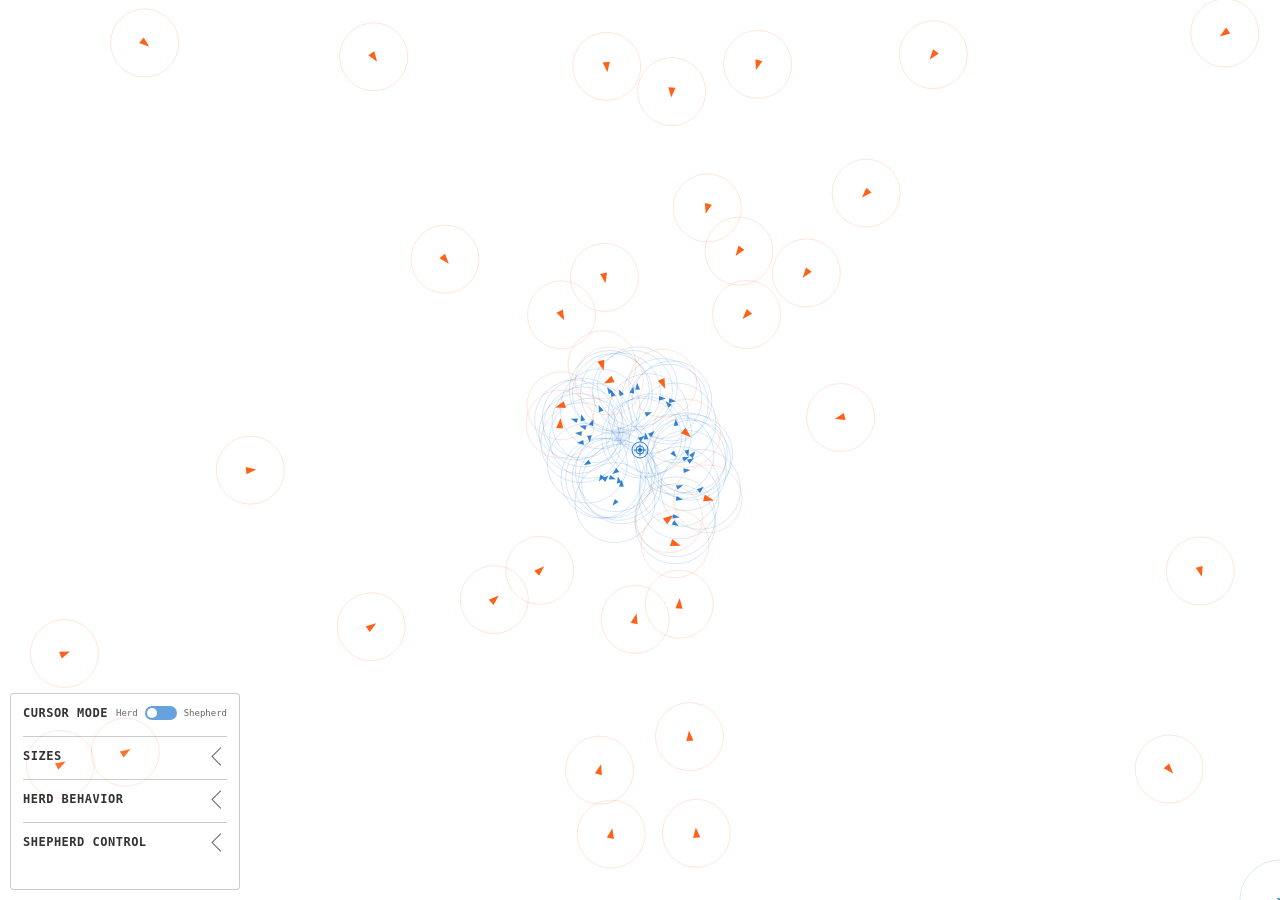
==== index.html @ 0680f71d "first commit" ====
<!DOCTYPE html>
<html lang="en">
<head>
<meta charset="utf-8" />
<meta name="viewport" content="width=device-width,initial-scale=1" />
<title>Shepherding</title>
<link rel="stylesheet" href="style.css">
</head>

<body>
<canvas id="m-a_s"></canvas>

<script src="config.js"></script>
<script src="vector-math.js"></script>
<script src="agent.js"></script>
<script src="agent_herd.js"></script>
<script src="agent_shepherd.js"></script>
<script src="ui.js"></script>
<script>

// canvas setup
const canvas  = document.getElementById('m-a_s');
const ctx     = canvas.getContext('2d');

function resizeCanvas() {
  canvas.width = window.innerWidth;
  canvas.height = window.innerHeight;
}
resizeCanvas();
window.addEventListener('resize', resizeCanvas);

// initialize agents
const centerX = canvas.width/2;
const centerY = canvas.height/2;

const herd = {
  members: [],
  color: COLORS.HERD,
  label: 'Herd'
};
herd.members = initializeHerd(INIT.HERD_SIZE, centerX, centerY, INIT.HERD_SPREAD_RADIUS);

const shepherds = {
  members: [],
  color: COLORS.SHEPHERD,
  label: 'Shepherds'
};
shepherds.members = initializeShepherds(INIT.SHEPHERD_SIZE, centerX, centerY, canvas.height);

// Track population sizes for UI updates
let herdSize = INIT.HERD_SIZE;
let shepherdSize = INIT.SHEPHERD_SIZE;

// wrappers for dynamic UI controls
function addRandomHerdMember() {
  _addRandomHerdMember(herd.members, canvas.width, canvas.height);
}
function removeRandomHerdMember() {
  _removeRandomHerdMember(herd.members);
}
function addRandomShepherd() {
  _addRandomShepherd(shepherds.members, canvas.width, canvas.height);
}
function removeRandomShepherd() {
  _removeRandomShepherd(shepherds.members);
}

// start the app
initUI(canvas, ctx);

</script>
</body>
</html>
---- style.css ----
:root {
  /* Agent colors */
  --color-herd: rgba(0, 100, 200, 0.8);
  --color-herd-light: rgba(0, 100, 200, 0.3);
  --color-shepherd: rgba(255, 80, 0, 0.9);
  --color-shepherd-light: rgba(255, 80, 0, 0.3);
  --color-target: rgba(0, 100, 200, 0.8);
  --color-centroid-herd: rgba(0, 100, 200, 0.3);
  --color-centroid-shepherd: rgba(255, 80, 0, 0.3);
  
  /* UI colors */
  --color-accent: rgba(0, 100, 200, 0.6);
  --color-border: rgba(0, 0, 0, 0.2);
  --color-text: rgba(0, 0, 0, 0.8);
  --color-text-muted: rgba(0, 0, 0, 0.6);
  --color-text-subtle: rgba(0, 0, 0, 0.5);
}

/* === CANVAS STYLING === */
html, body {
  margin: 0;
  padding: 0;
  overflow: hidden;
  background: #ffffff;
}

canvas {
  display: block;
}

/* ===== CONTROL PANEL ===== */
#control-panel {
  position: fixed;
  bottom: 10px;
  left: 10px;
  background: rgba(255, 255, 255, 0.1);
  padding: 12px;
  border: 1px solid var(--color-border);
  border-radius: 4px;
  font-family: monospace;
  font-size: 11px;
  z-index: 10;
  color: var(--color-text);
  max-height: 90vh;
  overflow-y: auto;
  max-width: 380px;
}

.panel-section {
  margin-bottom: 12px;
  padding-bottom: 8px;
  border-bottom: 1px solid var(--color-border);
}

.panel-section:last-child {
  border-bottom: none;
}

.section-title {
  font-weight: bold;
  margin-bottom: 8px;
  font-size: 12px;
  text-transform: uppercase;
  letter-spacing: 0.5px;
  color: var(--color-text);
}

/* ===== COLLAPSIBLE SECTIONS ===== */
.collapsible-header {
  display: flex;
  align-items: center;
  justify-content: space-between;
  cursor: pointer;
  margin-bottom: 8px;
}

.collapsible-header .section-title {
  margin-bottom: 0;
  flex: 1;
}

.collapsible-toggle {
  display: inline-block;
  width: 12px;
  height: 12px;
  border: 1px solid var(--color-text-muted);
  border-right: none;
  border-bottom: none;
  transform: rotate(-45deg);
  transition: transform 0.2s;
  margin-left: 8px;
}

.collapsible-toggle.open {
  transform: rotate(45deg);
}

.collapsible-content {
  display: none;
}

.collapsible-content.open {
  display: block;
}

/* ===== CURSOR MODE IN TITLE ===== */
.title-with-toggle {
  display: flex;
  align-items: center;
  justify-content: space-between;
  margin-bottom: 8px;
  gap: 8px;
}

.title-with-toggle .section-title {
  margin-bottom: 0;
  flex-shrink: 0;
}

.title-with-toggle .toggle-switch {
  flex-shrink: 0;
}

/* ===== SLIDER STYLING ===== */
input[type="range"] {
  -webkit-appearance: none;
  appearance: none;
  background: transparent;
}

input[type="range"]::-webkit-slider-runnable-track {
  height: 3px;
  background: rgba(0, 0, 0, 0.15);
  border-radius: 2px;
}

input[type="range"]::-webkit-slider-thumb {
  -webkit-appearance: none;
  height: 8px;
  width: 8px;
  background: rgba(0, 0, 0, 0.7);
  border-radius: 50%;
  margin-top: -2.5px;
  cursor: pointer;
}

/* === Firefox Support === */
input[type="range"]::-moz-range-track {
  height: 3px;
  background: rgba(0, 0, 0, 0.15);
}

input[type="range"]::-moz-range-thumb {
  height: 8px;
  width: 8px;
  background: rgba(0, 0, 0, 0.7);
  border: none;
  border-radius: 50%;
  cursor: pointer;
}

/* ===== SLIDER LAYOUT ===== */
.slider-group {
  display: flex;
  flex-direction: column;
  gap: 4px;
}

.slider-group-title {
  font-size: 9px;
  text-transform: uppercase;
  color: var(--color-text-subtle);
  letter-spacing: 0.5px;
  margin-bottom: 2px;
}

.slider-row {
  display: flex;
  align-items: center;
  gap: 6px;
  margin-bottom: 4px;
}

.slider-label {
  flex-shrink: 0;
  font-size: 8px;
  color: var(--color-text-subtle);
  min-width: 20px;
}

.slider-value {
  flex-shrink: 0;
  min-width: 28px;
  text-align: right;
  font-size: 10px;
}

.slider-row input[type="range"] {
  flex-grow: 1;
  width: auto;
}

/* ===== MULTI-SLIDER CONTROL ===== */
.multi-slider-group {
  display: flex;
  flex-direction: column;
  gap: 8px;
  margin-bottom: 12px;
}

.multi-slider-track {
  position: relative;
  height: 40px;
  display: flex;
  align-items: center;
  cursor: default;
}

.multi-slider-track-bg {
  position: absolute;
  width: 100%;
  height: 3px;
  background: rgba(0, 0, 0, 0.15);
  border-radius: 2px;
  top: 50%;
  transform: translateY(-50%);
}

.multi-slider-label {
  position: absolute;
  font-size: 7px;
  font-weight: 600;
  text-transform: uppercase;
  color: rgba(0, 0, 0, 0.6);
  letter-spacing: 0.3px;
  white-space: nowrap;
  transform: translateX(-50%);
  top: -6px;
  pointer-events: none;
}

.multi-slider-button {
  position: absolute;
  width: 12px;
  height: 12px;
  border-radius: 50%;
  border: 1.5px solid rgba(0, 0, 0, 0.7);
  background: rgba(0, 0, 0, 0.5);
  cursor: grab;
  transform: translate(-50%, -50%);
  top: 50%;
  padding: 0;
  transition: opacity 0.1s, box-shadow 0.1s;
}

.multi-slider-button:hover {
  opacity: 0.85;
  box-shadow: 0 0 4px rgba(0, 0, 0, 0.3);
}

.multi-slider-button.dragging {
  cursor: grabbing;
  opacity: 1;
  box-shadow: 0 0 6px rgba(0, 0, 0, 0.5);
}

.multi-slider-value {
  position: absolute;
  font-size: 9px;
  color: rgba(0, 0, 0, 0.8);
  font-weight: 600;
  white-space: nowrap;
  transform: translateX(-50%);
  bottom: -16px;
  pointer-events: none;
  min-width: 28px;
  text-align: center;
}

/* ===== VISUALIZATION SECTION ===== */
.visualization-section {
  display: flex;
  gap: 16px;
  margin-bottom: 12px;
  align-items: flex-start;
}

.circle-container {
  flex-shrink: 0;
  background: rgba(240, 240, 240, 0.8);
  border-radius: 4px;
  padding: 8px;
  border: 1px solid rgba(0, 0, 0, 0.1);
}

.circle-svg {
  display: block;
  margin: 0 auto;
}

.sliders-container {
  flex-grow: 1;
  display: flex;
  flex-direction: column;
  gap: 8px;
  justify-content: center;
}

/* ===== TOGGLE SWITCH ===== */
.toggle-switch {
  display: flex;
  align-items: center;
  gap: 3px;
  font-size: 8px;
  white-space: nowrap;
}

.toggle-switch input[type="checkbox"] {
  display: none;
}

.toggle-switch-label {
  display: flex;
  align-items: center;
  cursor: pointer;
}

.toggle-switch-slider {
  display: inline-block;
  width: 32px;
  height: 14px;
  background: var(--color-accent);
  border-radius: 7px;
  margin: 0 4px;
  position: relative;
  transition: background 0.2s;
}

.toggle-switch-slider:before {
  content: '';
  position: absolute;
  width: 10px;
  height: 10px;
  border-radius: 50%;
  background: white;
  left: 2px;
  top: 2px;
  transition: left 0.2s;
}

.toggle-switch input[type="checkbox"]:checked + .toggle-switch-label .toggle-switch-slider {
  background: var(--color-shepherd);
}

.toggle-switch input[type="checkbox"]:checked + .toggle-switch-label .toggle-switch-slider:before {
  left: 20px;
}

/* ===== UTILITY CLASSES ===== */
.toggle-switch--compact {
  margin: 0;
}

.label-inline {
  font-size: 9px;
  color: rgba(0, 0, 0, 0.6);
}

.input-row-flex {
  display: flex;
  align-items: center;
  justify-content: space-between;
  margin-bottom: 6px;
}

.label-uppercase {
  font-size: 10px;
  color: rgba(0, 0, 0, 0.6);
  text-transform: uppercase;
  letter-spacing: 0.5px;
}

.number-input {
  width: 50px;
  font-size: 10px;
  padding: 4px;
  border: 1px solid rgba(0, 0, 0, 0.2);
  border-radius: 2px;
  text-align: center;
}

.section-divider {
  margin-top: 8px;
  border-top: 1px solid rgba(0, 0, 0, 0.1);
  padding-top: 8px;
}

.info-box {
  padding: 8px;
  margin-bottom: 8px;
  border-bottom: 1px solid rgba(0, 0, 0, 0.1);
}

.info-box-label {
  font-size: 8px;
  color: rgba(0, 0, 0, 0.5);
  text-transform: uppercase;
}

.info-box-value {
  float: right;
}

.clearfix::after {
  content: '';
  display: table;
  clear: both;
}
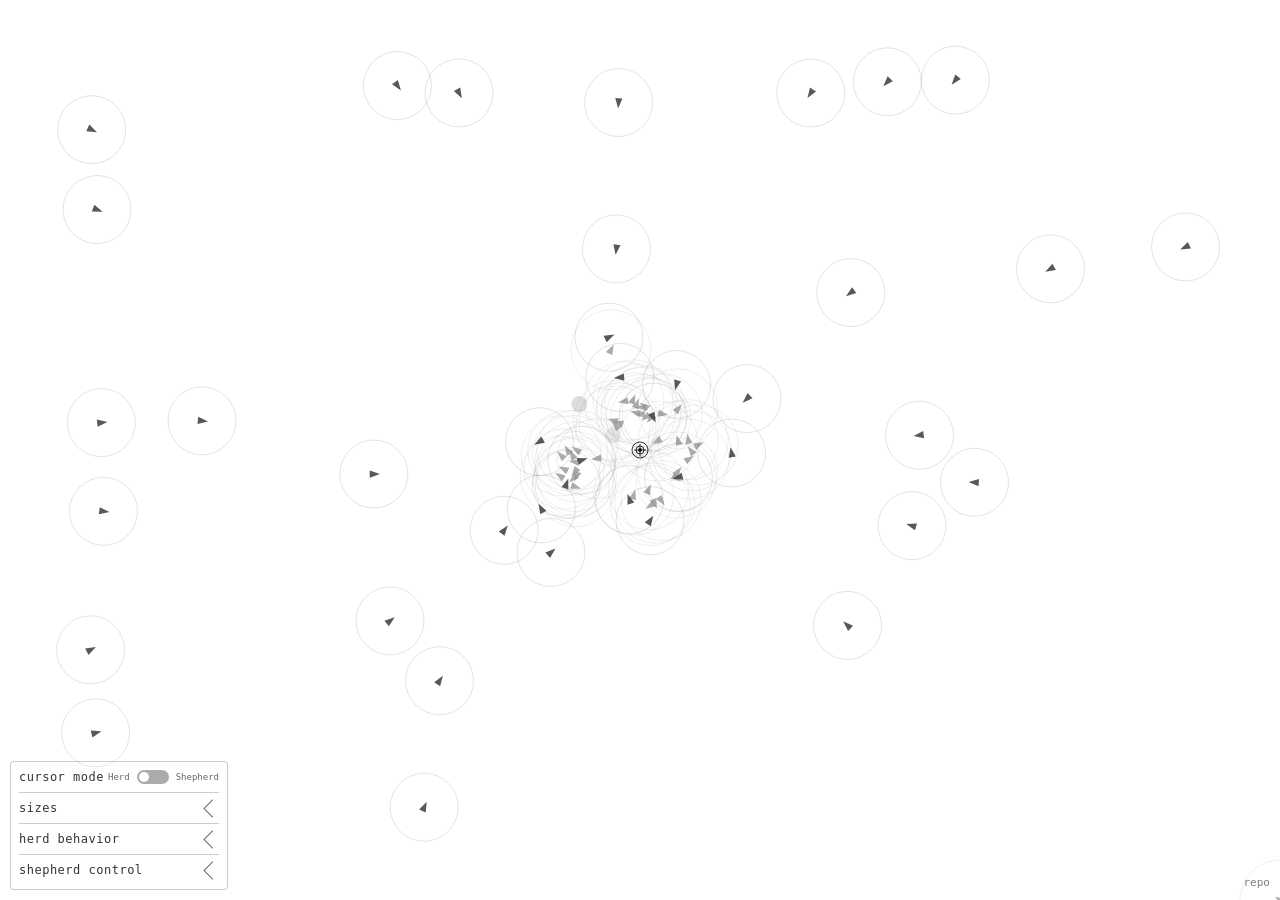
==== commit de2c2a23: "added repo hyperlink to interface" ====
--- a/index.html
+++ b/index.html
@@ -9,6 +9,10 @@
 
 <body>
 <canvas id="m-a_s"></canvas>
+
+<footer id="repo-link">
+  <a href="https://github.com/tjards/web_shepherd" target="_blank">repo</a>
+</footer>
 
 <script src="config.js"></script>
 <script src="vector-math.js"></script>
@@ -47,7 +51,7 @@
 };
 shepherds.members = initializeShepherds(INIT.SHEPHERD_SIZE, centerX, centerY, canvas.height);
 
-// Track population sizes for UI updates
+// track population sizes for UI updates
 let herdSize = INIT.HERD_SIZE;
 let shepherdSize = INIT.SHEPHERD_SIZE;
 
--- a/style.css
+++ b/style.css
@@ -1,13 +1,11 @@
 
 :root {
   /* Agent colors */
-  --color-herd: rgba(0, 100, 200, 0.8);
-  --color-herd-light: rgba(0, 100, 200, 0.3);
-  --color-shepherd: rgba(255, 80, 0, 0.9);
-  --color-shepherd-light: rgba(255, 80, 0, 0.3);
-  --color-target: rgba(0, 100, 200, 0.8);
-  --color-centroid-herd: rgba(0, 100, 200, 0.3);
-  --color-centroid-shepherd: rgba(255, 80, 0, 0.3);
+  --color-herd: rgba(150, 150, 150, 0.8);
+  --color-shepherd: rgba(70, 70, 70, 0.9);
+  --color-target: rgba(0, 0, 0, 0.8);
+  --color-centroid-herd: rgba(150, 150, 150, 0.7);
+  --color-centroid-shepherd: rgba(70, 70, 70, 0.6);
   
   /* UI colors */
   --color-accent: rgba(0, 100, 200, 0.6);
@@ -29,13 +27,33 @@
   display: block;
 }
 
+/* ===== REPO FOOTER ===== */
+#repo-link {
+  position: fixed;
+  bottom: 10px;
+  right: 10px;
+  z-index: 10;
+}
+
+#repo-link a {
+  font-family: monospace;
+  font-size: 11px;
+  color: rgba(0, 0, 0, 0.5);
+  text-decoration: none;
+  transition: color 0.2s;
+}
+
+#repo-link a:hover {
+  color: rgba(0, 0, 0, 0.8);
+}
+
 /* ===== CONTROL PANEL ===== */
 #control-panel {
   position: fixed;
   bottom: 10px;
   left: 10px;
   background: rgba(255, 255, 255, 0.1);
-  padding: 12px;
+  padding: 8px;
   border: 1px solid var(--color-border);
   border-radius: 4px;
   font-family: monospace;
@@ -48,20 +66,22 @@
 }
 
 .panel-section {
-  margin-bottom: 12px;
-  padding-bottom: 8px;
+  margin-bottom: 8px;
+  padding-bottom: 4px;
   border-bottom: 1px solid var(--color-border);
 }
 
 .panel-section:last-child {
   border-bottom: none;
+  margin-bottom: 0;
+  padding-bottom: 0;
 }
 
 .section-title {
-  font-weight: bold;
-  margin-bottom: 8px;
+  font-weight: 300;
+  margin-bottom: 4px;
   font-size: 12px;
-  text-transform: uppercase;
+  text-transform: lowercase;
   letter-spacing: 0.5px;
   color: var(--color-text);
 }
@@ -72,7 +92,7 @@
   align-items: center;
   justify-content: space-between;
   cursor: pointer;
-  margin-bottom: 8px;
+  margin-bottom: 4px;
 }
 
 .collapsible-header .section-title {
@@ -109,8 +129,8 @@
   display: flex;
   align-items: center;
   justify-content: space-between;
-  margin-bottom: 8px;
-  gap: 8px;
+  margin-bottom: 4px;
+  gap: 4px;
 }
 
 .title-with-toggle .section-title {
@@ -164,7 +184,7 @@
 .slider-group {
   display: flex;
   flex-direction: column;
-  gap: 4px;
+  gap: 2px;
 }
 
 .slider-group-title {
@@ -179,7 +199,7 @@
   display: flex;
   align-items: center;
   gap: 6px;
-  margin-bottom: 4px;
+  margin-bottom: 2px;
 }
 
 .slider-label {
@@ -231,12 +251,12 @@
   position: absolute;
   font-size: 7px;
   font-weight: 600;
-  text-transform: uppercase;
+  text-transform: lowercase;
   color: rgba(0, 0, 0, 0.6);
   letter-spacing: 0.3px;
   white-space: nowrap;
   transform: translateX(-50%);
-  top: -6px;
+  top: -3px;
   pointer-events: none;
 }
 
@@ -272,7 +292,7 @@
   font-weight: 600;
   white-space: nowrap;
   transform: translateX(-50%);
-  bottom: -16px;
+  bottom: -6px;
   pointer-events: none;
   min-width: 28px;
   text-align: center;
@@ -330,7 +350,7 @@
   display: inline-block;
   width: 32px;
   height: 14px;
-  background: var(--color-accent);
+  background: var(--color-herd);
   border-radius: 7px;
   margin: 0 4px;
   position: relative;
@@ -381,8 +401,15 @@
   letter-spacing: 0.5px;
 }
 
+.label-lowercase{
+  font-size: 10px;
+  color: rgba(0, 0, 0, 0.6);
+  text-transform: lowercase;
+  letter-spacing: 0.5px;
+}
+
 .number-input {
-  width: 50px;
+  width: 40px;
   font-size: 10px;
   padding: 4px;
   border: 1px solid rgba(0, 0, 0, 0.2);
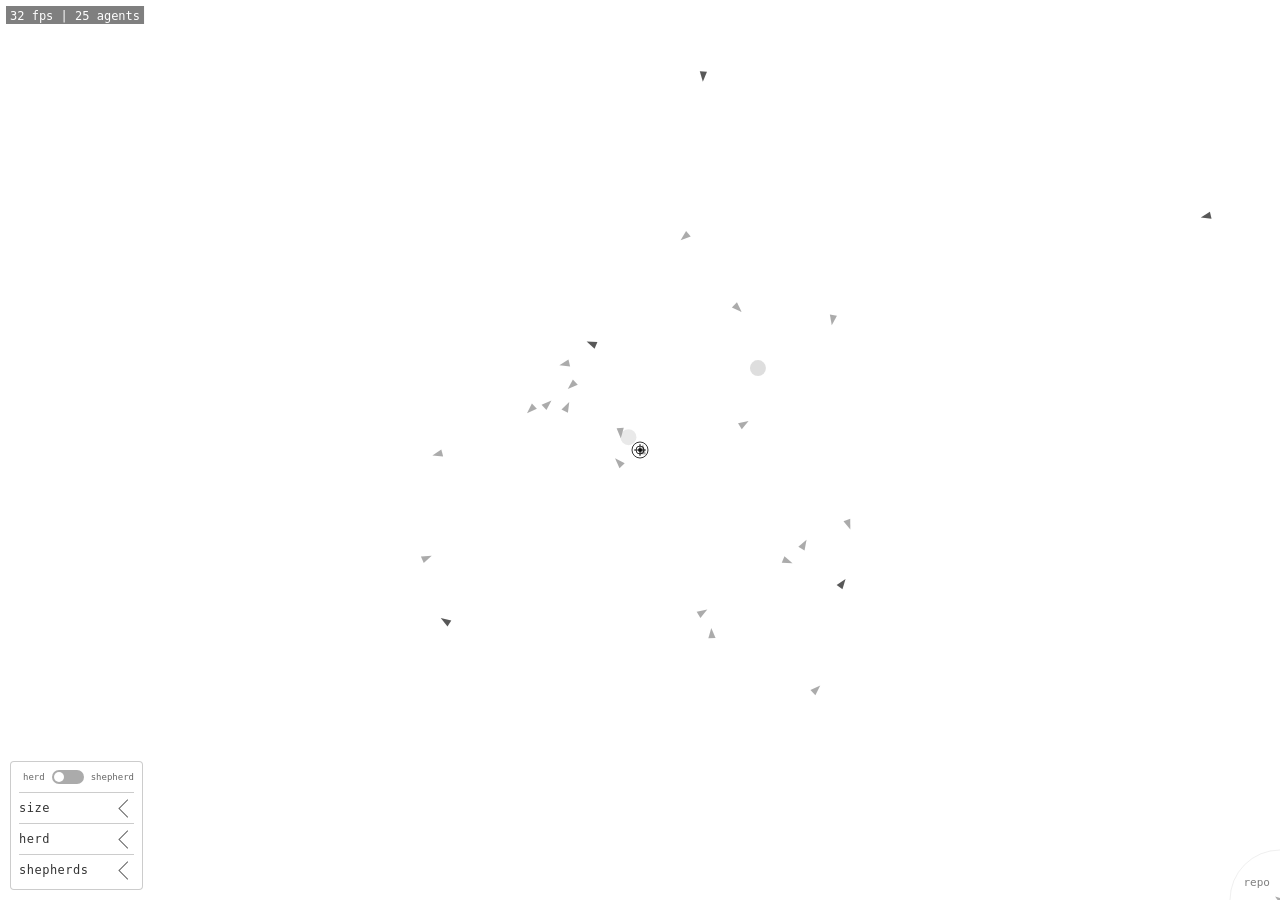
==== commit f9a14502: "perf: spatial hash grid, sqrt elimination, GC-free hot path Reduces per-frame complexity from O(n^2)" ====
--- a/index.html
+++ b/index.html
@@ -3,7 +3,7 @@
 <head>
 <meta charset="utf-8" />
 <meta name="viewport" content="width=device-width,initial-scale=1" />
-<title>Shepherding</title>
+<title>webShepherd</title>
 <link rel="stylesheet" href="style.css">
 </head>
 
@@ -16,6 +16,7 @@
 
 <script src="config.js"></script>
 <script src="vector-math.js"></script>
+<script src="spatial-grid.js"></script>
 <script src="agent.js"></script>
 <script src="agent_herd.js"></script>
 <script src="agent_shepherd.js"></script>
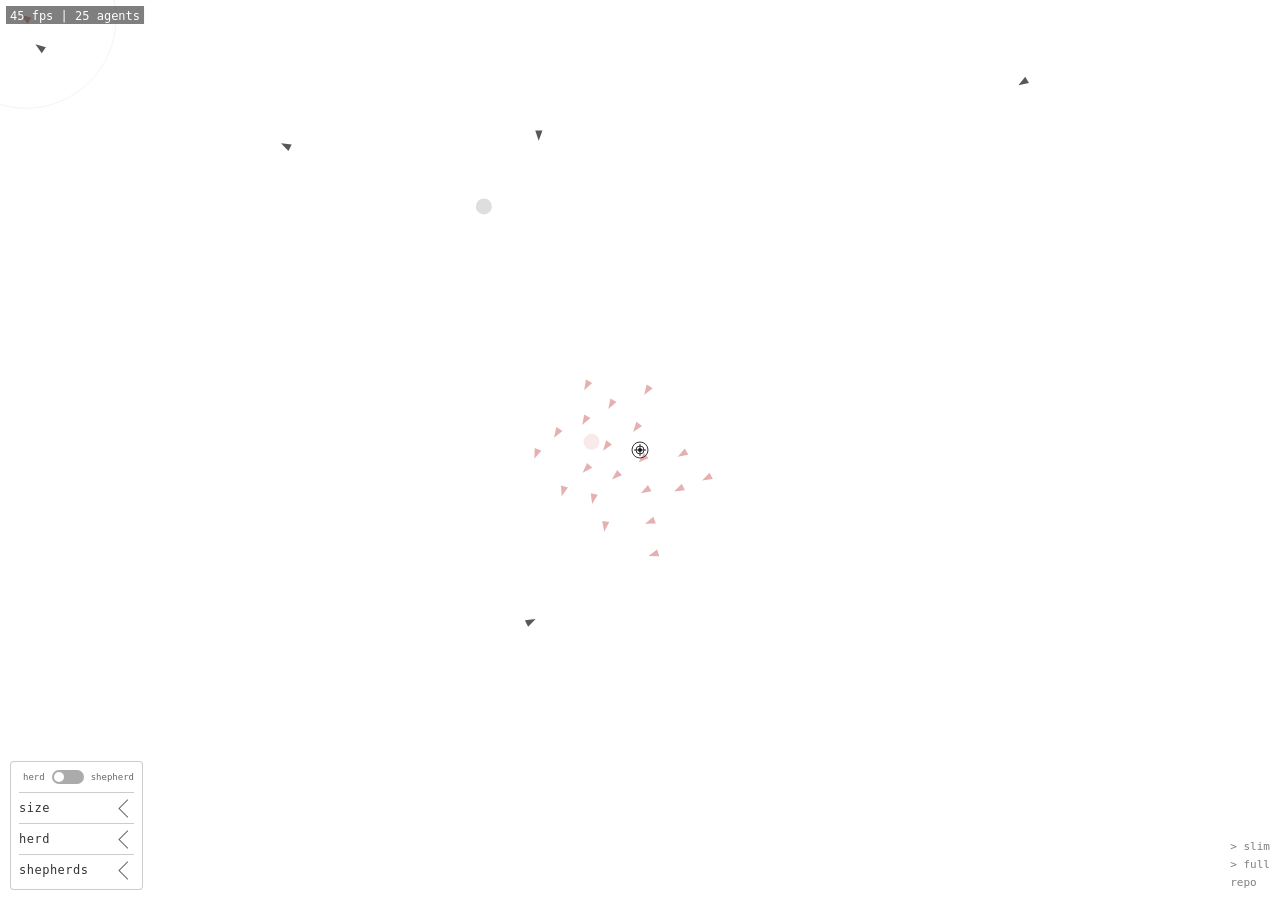
==== commit dad21554: "refactor: split simulation/render and add fixed timestep loop Separate simulation update logic into " ====
--- a/index.html
+++ b/index.html
@@ -11,15 +11,41 @@
 <canvas id="m-a_s"></canvas>
 
 <footer id="repo-link">
+  <div id="mode-link-full" class="mode-link full-only">
+    <a href="?mode=slim"> > slim</a>
+  </div>
+  <div id="mode-link-slim" class="mode-link slim-only">
+    <a href="./"> > full</a>
+  </div>
   <a href="https://github.com/tjards/web_shepherd" target="_blank">repo</a>
 </footer>
 
+<script>
+// Mode detection (slim vs full) - must run before config.js
+const params = new URLSearchParams(window.location.search);
+const APP_MODE = params.get('mode') === 'slim' ? 'slim' : 'full';
+const isSlim = APP_MODE === 'slim';
+// Apply CSS class for mode-specific styling
+document.body.classList.toggle('slim', isSlim);
+
+// In slim mode, hide the full mode link (especially when embedded in iframe)
+if (isSlim) {
+  document.addEventListener('DOMContentLoaded', () => {
+    const modeLinkSlim = document.getElementById('mode-link-slim');
+    if (modeLinkSlim) {
+      modeLinkSlim.style.display = 'none';
+    }
+  });
+}
+</script>
 <script src="config.js"></script>
 <script src="vector-math.js"></script>
 <script src="spatial-grid.js"></script>
 <script src="agent.js"></script>
 <script src="agent_herd.js"></script>
 <script src="agent_shepherd.js"></script>
+<script src="simulation-core.js"></script>
+<script src="renderer.js"></script>
 <script src="ui.js"></script>
 <script>
 
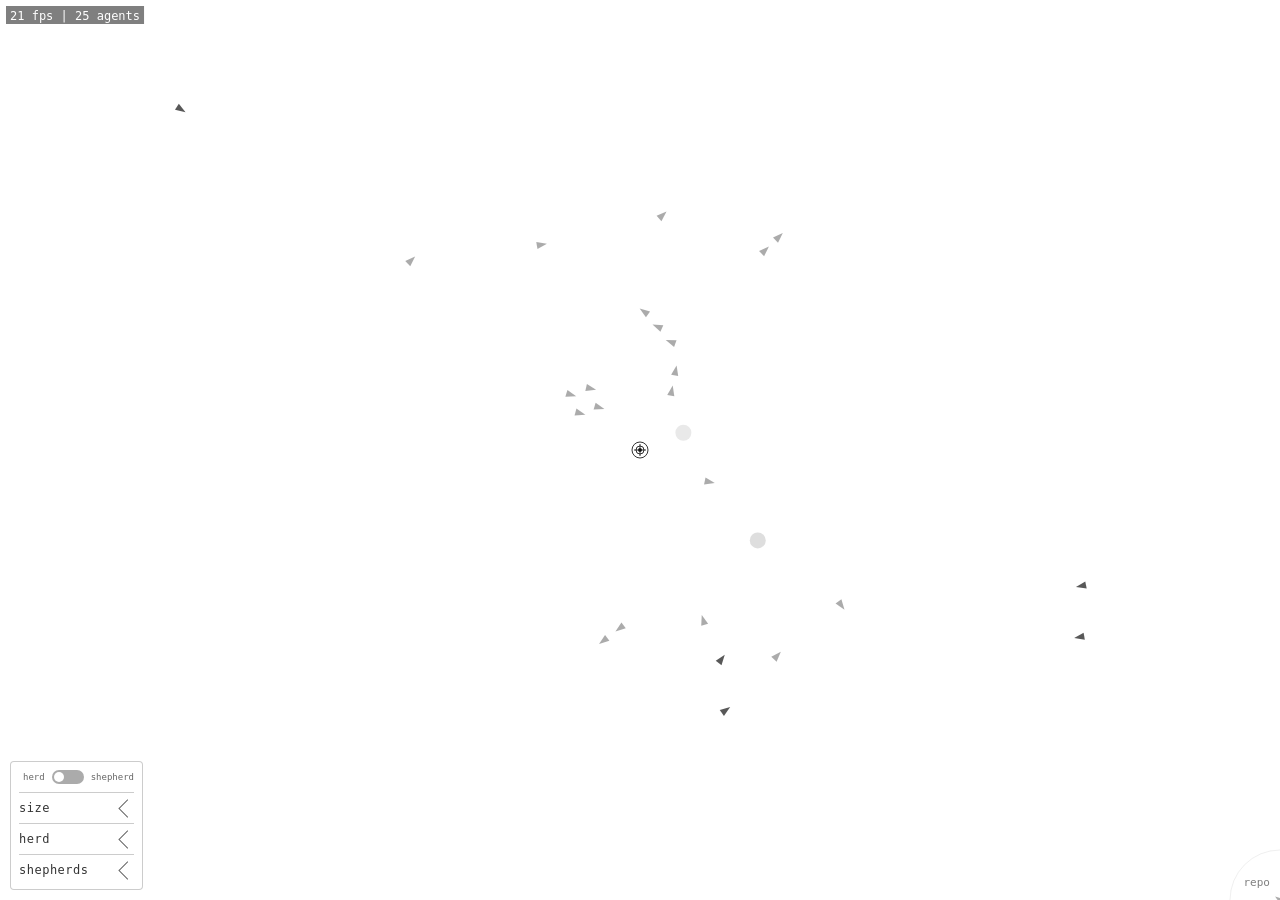
==== commit 217ceafc: "refactor: split simulation/render and add fixed timestep loop Separate simulation update logic into " ====
--- a/index.html
+++ b/index.html
@@ -11,33 +11,9 @@
 <canvas id="m-a_s"></canvas>
 
 <footer id="repo-link">
-  <div id="mode-link-full" class="mode-link full-only">
-    <a href="?mode=slim"> > slim</a>
-  </div>
-  <div id="mode-link-slim" class="mode-link slim-only">
-    <a href="./"> > full</a>
-  </div>
   <a href="https://github.com/tjards/web_shepherd" target="_blank">repo</a>
 </footer>
 
-<script>
-// Mode detection (slim vs full) - must run before config.js
-const params = new URLSearchParams(window.location.search);
-const APP_MODE = params.get('mode') === 'slim' ? 'slim' : 'full';
-const isSlim = APP_MODE === 'slim';
-// Apply CSS class for mode-specific styling
-document.body.classList.toggle('slim', isSlim);
-
-// In slim mode, hide the full mode link (especially when embedded in iframe)
-if (isSlim) {
-  document.addEventListener('DOMContentLoaded', () => {
-    const modeLinkSlim = document.getElementById('mode-link-slim');
-    if (modeLinkSlim) {
-      modeLinkSlim.style.display = 'none';
-    }
-  });
-}
-</script>
 <script src="config.js"></script>
 <script src="vector-math.js"></script>
 <script src="spatial-grid.js"></script>
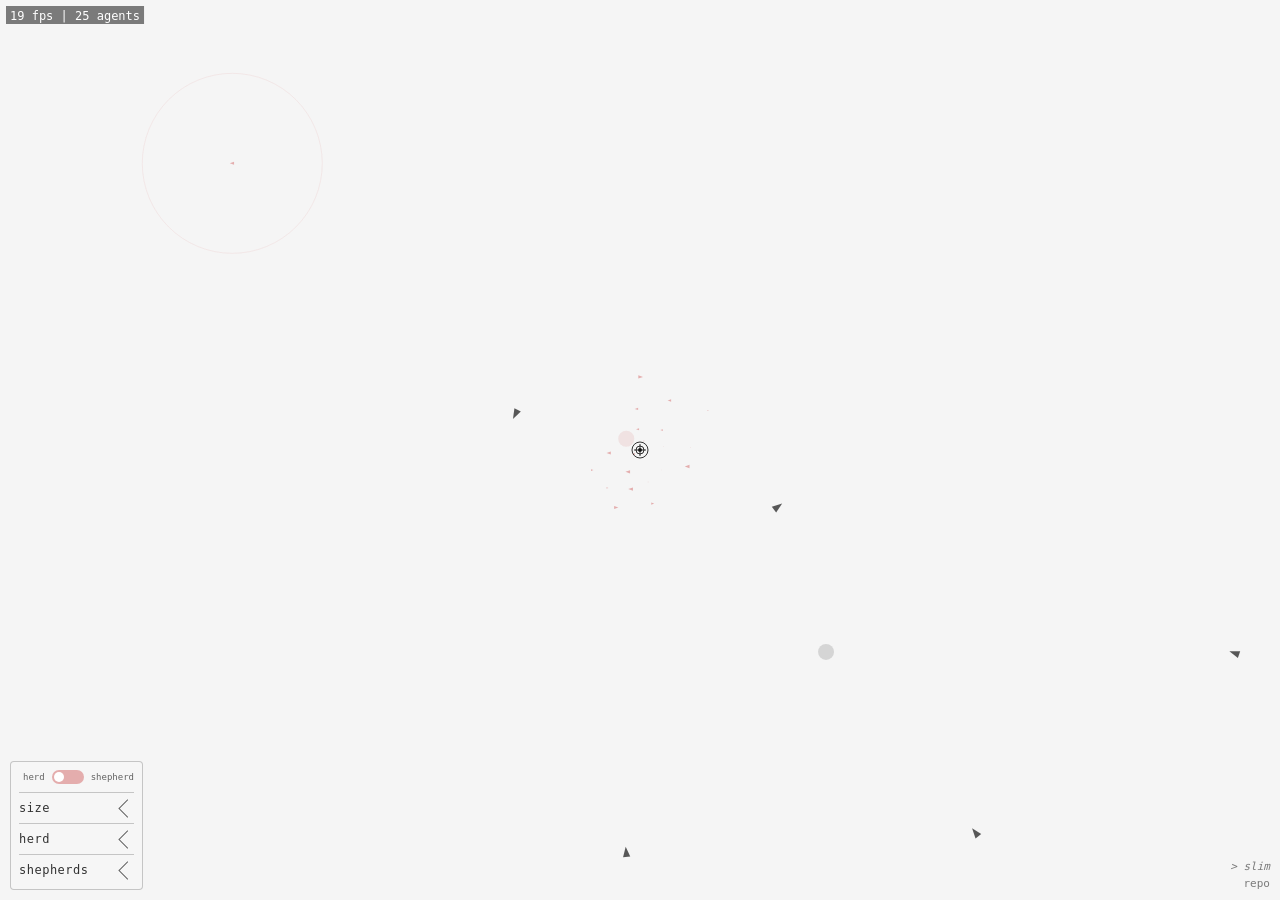
==== commit fea96378: "fix: show the full-mode link in standalone slim mode Two overlapping bugs kept the slim->full link p" ====
--- a/index.html
+++ b/index.html
@@ -11,17 +11,40 @@
 <canvas id="m-a_s"></canvas>
 
 <footer id="repo-link">
+  <div id="mode-link-full" class="mode-link full-only">
+    <a href="?mode=slim"> > slim</a>
+  </div>
+  <div id="mode-link-slim" class="mode-link slim-only">
+    <a href="./"> > full</a>
+  </div>
   <a href="https://github.com/tjards/web_shepherd" target="_blank">repo</a>
 </footer>
 
+<script>
+// Mode detection (slim vs full) - must run before config.js
+const params = new URLSearchParams(window.location.search);
+const APP_MODE = params.get('mode') === 'slim' ? 'slim' : 'full';
+const isSlim = APP_MODE === 'slim';
+// Apply CSS class for mode-specific styling
+document.body.classList.toggle('slim', isSlim);
+
+// When slim mode is embedded in an iframe, hide the full-mode link so the
+// host page stays clean; standalone slim keeps a way back to full mode.
+if (isSlim && window.self !== window.top) {
+  document.addEventListener('DOMContentLoaded', () => {
+    const modeLinkSlim = document.getElementById('mode-link-slim');
+    if (modeLinkSlim) {
+      modeLinkSlim.style.display = 'none';
+    }
+  });
+}
+</script>
 <script src="config.js"></script>
 <script src="vector-math.js"></script>
 <script src="spatial-grid.js"></script>
 <script src="agent.js"></script>
 <script src="agent_herd.js"></script>
 <script src="agent_shepherd.js"></script>
-<script src="simulation-core.js"></script>
-<script src="renderer.js"></script>
 <script src="ui.js"></script>
 <script>
 
--- a/style.css
+++ b/style.css
@@ -1,10 +1,10 @@
 
 :root {
   /* Agent colors */
-  --color-herd: rgba(150, 150, 150, 0.8);
+  --color-herd: rgba(224, 156, 156, 0.8);
   --color-shepherd: rgba(70, 70, 70, 0.9);
   --color-target: rgba(0, 0, 0, 0.8);
-  --color-centroid-herd: rgba(150, 150, 150, 0.7);
+  --color-centroid-herd: rgba(222, 156, 156, 0.7);
   --color-centroid-shepherd: rgba(70, 70, 70, 0.6);
   
   /* UI colors */
@@ -15,12 +15,15 @@
   --color-text-subtle: rgba(0, 0, 0, 0.5);
 }
 
+
+
+
 /* === CANVAS STYLING === */
 html, body {
   margin: 0;
   padding: 0;
   overflow: hidden;
-  background: #ffffff;
+  background: rgba(245, 245, 245, 1); /* #ffffff */
 }
 
 canvas {
@@ -33,6 +36,10 @@
   bottom: 10px;
   right: 10px;
   z-index: 10;
+  display: flex;
+  flex-direction: column;
+  align-items: flex-end;
+  gap: 4px;
 }
 
 #repo-link a {
@@ -45,6 +52,20 @@
 
 #repo-link a:hover {
   color: rgba(0, 0, 0, 0.8);
+}
+
+.mode-link {
+  font-family: monospace;
+  font-size: 10px;
+}
+
+.mode-link a {
+  color: rgba(0, 0, 0, 0.4);
+  font-style: italic;
+}
+
+.mode-link a:hover {
+  color: rgba(0, 0, 0, 0.7);
 }
 
 /* ===== CONTROL PANEL ===== */
@@ -444,3 +465,107 @@
   display: table;
   clear: both;
 }
+
+/* ===== MODE-SPECIFIC STYLING ===== */
+
+/* Full mode (default) */
+.full-only {
+  display: block;
+}
+
+.slim-only {
+  display: none;
+}
+
+/* Slim mode */
+body.slim .full-only {
+  display: none;
+}
+
+body.slim .slim-only {
+  display: block;
+}
+
+/* Slim mode: strip panel chrome, leaving only the floating cursor-mode toggle */
+body.slim #control-panel {
+  position: fixed;
+  bottom: 10px;
+  left: 50%;
+  transform: translateX(-50%);
+  background: none;
+  border: none;
+  padding: 0;
+  max-width: none;
+  max-height: none;
+  overflow: visible;
+}
+
+body.slim .cursor-mode-section {
+  margin: 0;
+  padding: 0;
+  border: none;
+}
+
+body.slim .cursor-mode-section .title-with-toggle {
+  justify-content: center;
+  margin: 0;
+}
+
+body.slim .toggle-switch {
+  gap: 6px;
+  opacity: 0.55;
+  transition: opacity 0.2s;
+}
+
+body.slim .toggle-switch:hover {
+  opacity: 1;
+}
+
+body.slim .toggle-switch-slider {
+  width: 40px;
+  height: 16px;
+  border-radius: 8px;
+  background: var(--color-herd);
+}
+
+body.slim .toggle-switch-slider:before {
+  width: 12px;
+  height: 12px;
+  background: rgba(255, 255, 255, 0.9);
+}
+
+body.slim .toggle-switch input[type="checkbox"]:checked + .toggle-switch-label .toggle-switch-slider {
+  background: var(--color-shepherd);
+}
+
+body.slim .label-inline {
+  font-size: 9px;
+  letter-spacing: 0.3px;
+}
+
+/* Dark mode support */
+body.dark {
+  /* Agent colors — herd reddish stays, greys/blacks go light */
+  --color-shepherd: rgba(180, 180, 180, 0.9);
+  --color-target: rgba(220, 220, 220, 0.8);
+  --color-centroid-herd: rgba(222, 156, 156, 0.7);
+  --color-centroid-shepherd: rgba(200, 200, 200, 0.6);
+
+  /* UI colors */
+  --color-border: rgba(255, 255, 255, 0.2);
+  --color-text: rgba(255, 255, 255, 0.85);
+  --color-text-muted: rgba(255, 255, 255, 0.6);
+  --color-text-subtle: rgba(255, 255, 255, 0.45);
+}
+
+body.dark {
+  background: rgba(20, 20, 20, 1);
+}
+
+body.dark #repo-link a {
+  color: rgba(255, 255, 255, 0.5);
+}
+
+body.dark #repo-link a:hover {
+  color: rgba(255, 255, 255, 0.8);
+}
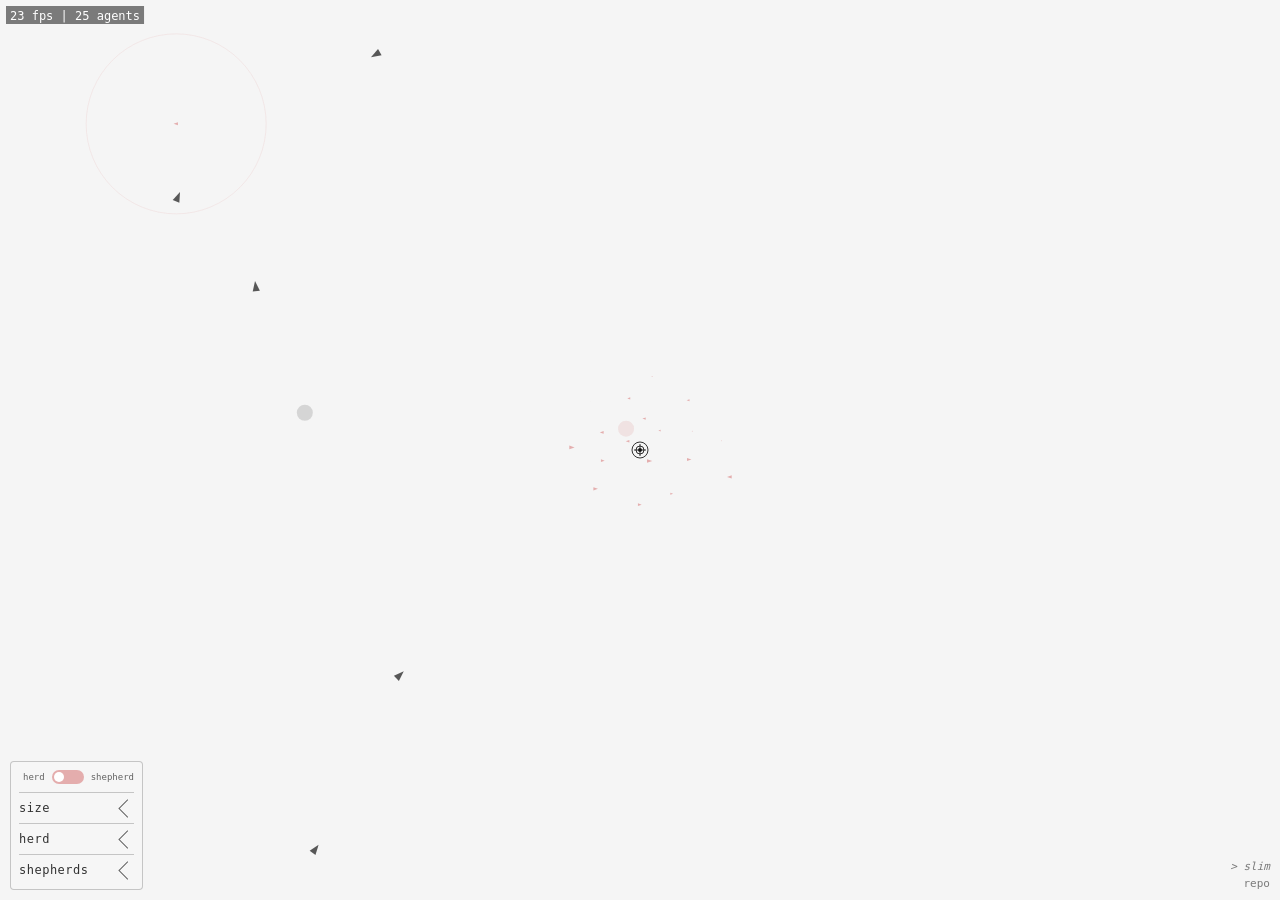
==== commit 6914154b: "fix: show the full-mode link in standalone slim mode Two overlapping bugs kept the slim->full link p" ====
--- a/index.html
+++ b/index.html
@@ -45,6 +45,8 @@
 <script src="agent.js"></script>
 <script src="agent_herd.js"></script>
 <script src="agent_shepherd.js"></script>
+<script src="simulation-core.js"></script>
+<script src="renderer.js"></script>
 <script src="ui.js"></script>
 <script>
 
